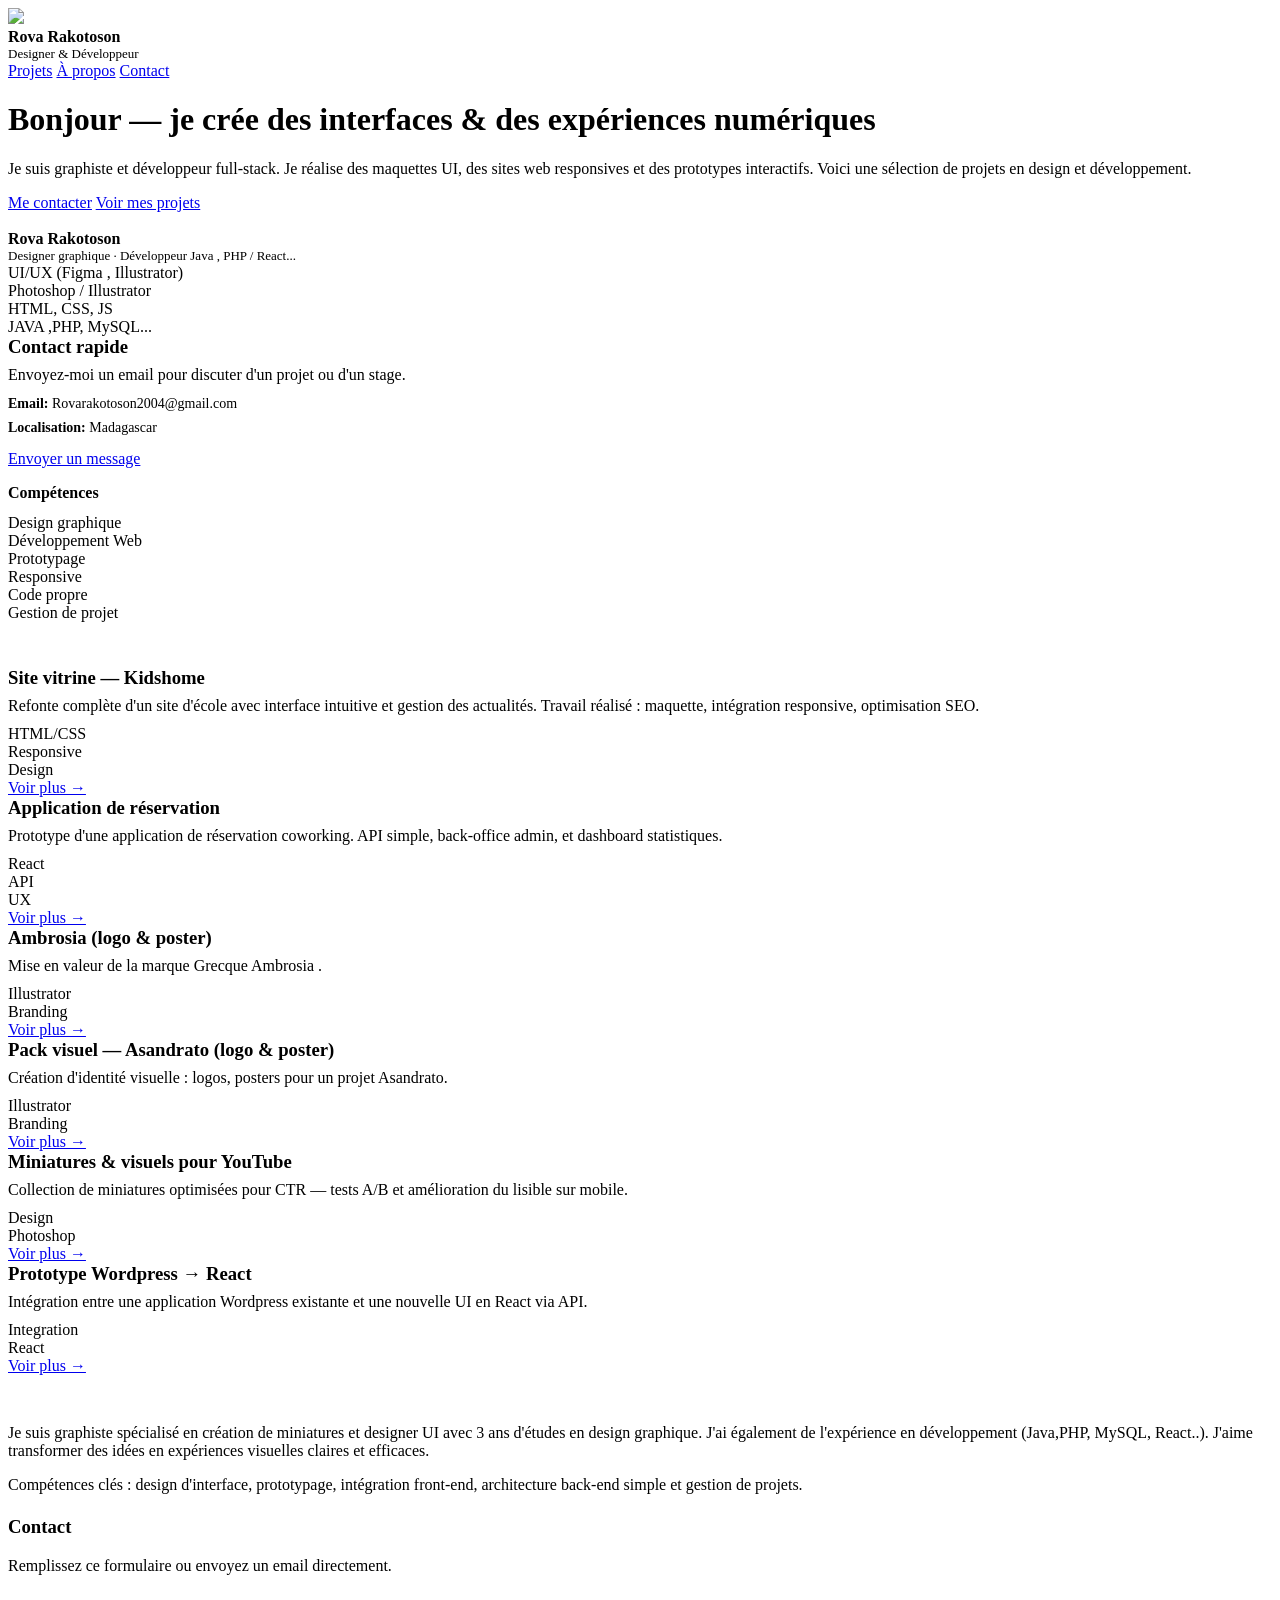
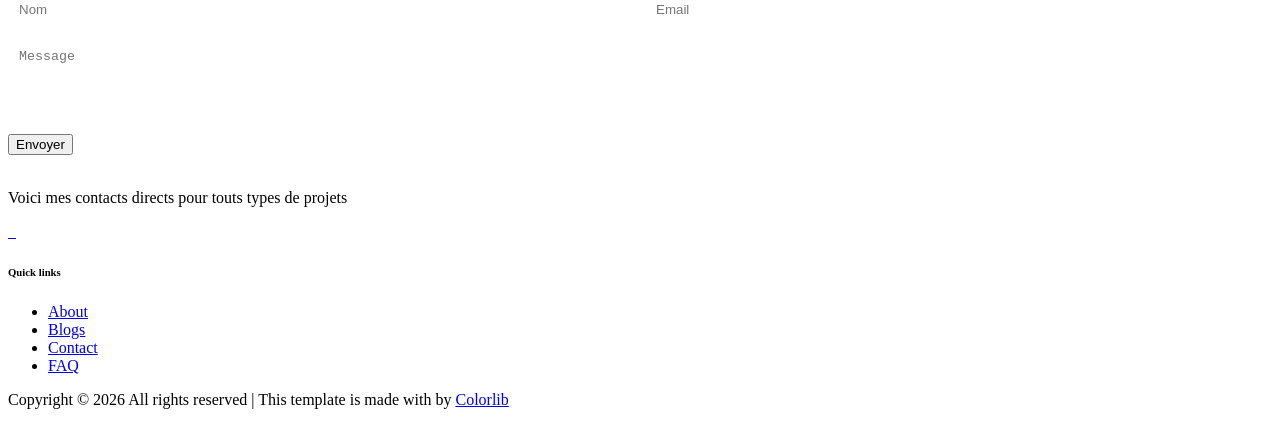
==== index.html @ 7a93e6f6 "add files" ====
<!doctype html>
<html lang="fr">

<head>
    <meta charset="utf-8" />
    <meta name="viewport" content="width=device-width, initial-scale=1" />
    <title>Portfolio — Rova Rakotoson</title>
    <meta name="description"
        content="Portfolio de projets design et développement — maquettes, sites, interfaces, et plus." />
          <!-- Google Font -->
    <link href="https://fonts.googleapis.com/css2?family=Cookie&display=swap" rel="stylesheet">
    <link href="https://fonts.googleapis.com/css2?family=Montserrat:wght@400;500;600;700;800;900&display=swap"
    rel="stylesheet">

    <!-- Css Styles -->
    <link rel="stylesheet" href="assets/css/bootstrap.min.css" type="text/css">
    <link rel="stylesheet" href="assets/css/style.css" type="text/css">
    
</head>

<body>
    <div class="container">
        <header>
            <div class="brand">
                  <div class="offcanvas__logo"> 
                     <img class="navbar-brand" src="assets/img/keyart-logo.png"></img>
                  </div>
                <div>
                    <div style="font-weight:700">Rova Rakotoson</div>
                    <div style="font-size:13px;color:var(--muted)">Designer & Développeur</div>
                </div>
            </div>
            <nav>
                <a href="#projets">Projets</a>
                <a href="#a-propos">À propos</a>
                <a href="#contact">Contact</a>
            </nav>
        </header>

        <div class="hero">
            <div>
                <h1>Bonjour — je crée des interfaces & des expériences numériques</h1>
                <p>Je suis graphiste et développeur full‑stack. Je réalise des maquettes UI, des sites web responsives
                    et des prototypes interactifs. Voici une sélection de projets en design et développement.</p>
                <div class="ctas">
                    <a class="btn" href="mailto:rovarakotoson2004@gmail.com">Me contacter</a>
                    <a class="btn secondary" href="#projets">Voir mes projets</a>
                </div>

                <div class="card" style="margin-top:18px">
                    <div class="profile">
                        <div class="avatar" aria-hidden="true"></div>
                        <div>
                            <div style="font-weight:700">Rova Rakotoson</div>
                            <div style="font-size:13px;color:var(--muted)">Designer graphique · Développeur  Java , PHP / React...
                            </div>
                            <div class="skills">
                                <div class="skill">UI/UX (Figma , Illustrator)</div>
                                <div class="skill">Photoshop / Illustrator</div>
                                <div class="skill">HTML, CSS, JS</div>
                                <div class="skill"> JAVA ,PHP, MySQL...</div>
                            </div>
                        </div>
                    </div>
                </div>
            </div>

            <div>
                <div class="card">
                    <h3 style="margin:0 0 8px 0">Contact rapide</h3>
                    <p style="margin:0 0 12px 0;color:var(--muted)">Envoyez-moi un email pour discuter d'un projet ou
                        d'un stage.</p>
                    <p style="margin:0;font-size:14px"><strong>Email:</strong> <a href="mailto:rov[email protected]"
                            style="color:var(--accent);text-decoration:none">Rovarakotoson2004@gmail.com</a></p>
                    <p style="margin-top:8px;font-size:14px;color:var(--muted)"><strong>Localisation:</strong>
                        Madagascar</p>
                    <div style="margin-top:12px">
                        <a class="btn" href="mailto:rovarakotoson2004@gmail.com">Envoyer un message</a>
                    </div>
                </div>

                <div class="card" style="margin-top:16px">
                    <h4 style="margin:0 0 12px 0">Compétences</h4>
                    <div class="skills">
                        <div class="skill">Design graphique</div>
                        <div class="skill">Développement Web</div>
                        <div class="skill">Prototypage</div>
                        <div class="skill">Responsive</div>
                        <div class="skill">Code propre</div>
                        <div class="skill">Gestion de projet</div>
                    </div>
                </div>
            </div>
        </div>

        <section id="projets" class="projects">
            <h2 style="color:#fff;margin:6px 0 12px 0">Projets récents</h2>
            <div class="grid">
                <article class="card">
                    <div class="project-img"
                        style="background-image:url('assets/img/kidshome.jpg')">
                    </div>
                    <h3 style="margin:0 0 8px 0">Site vitrine — Kidshome</h3>
                    <p style="margin:0 0 10px 0;color:var(--muted)">Refonte complète d'un site d'école avec interface
                        intuitive et gestion des actualités. Travail réalisé : maquette, intégration responsive,
                        optimisation SEO.</p>
                    <div class="project-tags">
                        <div class="tag">HTML/CSS</div>
                        <div class="tag">Responsive</div>
                        <div class="tag">Design</div>
                    </div>
                    <a class="project-link" href="kidshome.html" >Voir plus →</a>
                </article>

                <article class="card">
                    <div class="project-img"
                        style="background-image:url('assets/img/cowork.png')">
                    </div>
                    <h3 style="margin:0 0 8px 0">Application de réservation</h3>
                    <p style="margin:0 0 10px 0;color:var(--muted)">Prototype d'une application de réservation
                        coworking. API simple, back‑office admin, et dashboard statistiques.</p>
                    <div class="project-tags">
                        <div class="tag">React</div>
                        <div class="tag">API</div>
                        <div class="tag">UX</div>
                    </div>
                    <a class="project-link" href="coworking.html">Voir plus →</a>
                </article>

                <article class="card" >
                    <div class="project-img"
                     style="background-image:url('assets/img/vis-ambrosia-01.png')"
                  > 
                    </div>
                    <h3 style="margin:0 0 8px 0">Ambrosia (logo & poster)</h3>
                    <p style="margin:0 0 10px 0;color:var(--muted)">Mise en valeur de la marque Grecque Ambrosia .</p>
                    <div class="project-tags">
                        <div class="tag">Illustrator</div>
                        <div class="tag">Branding</div>
                    </div>
                    <a class="project-link" href="ambrosia.html">Voir plus →</a>
                </article>

                <article class="card">
                    <div class="project-img"
                        style="background-image:url('assets/img/asandrato-vs.png')">
                    </div>
                    <h3 style="margin:0 0 8px 0">Pack visuel — Asandrato (logo & poster)</h3>
                    <p style="margin:0 0 10px 0;color:var(--muted)">Création d'identité visuelle : logos, posters 
                        pour un projet Asandrato.</p>
                    <div class="project-tags">
                        <div class="tag">Illustrator</div>
                        <div class="tag">Branding</div>
                    </div>
                    <a class="project-link" href="asandrato.html">Voir plus →</a>
                </article>

                <article class="card">
                    <div class="project-img"
                        style="background-image:url('assets/img/visuel.png')">
                    </div>
                    <h3 style="margin:0 0 8px 0">Miniatures & visuels pour YouTube</h3>
                    <p style="margin:0 0 10px 0;color:var(--muted)">Collection de miniatures optimisées pour CTR — tests
                        A/B et amélioration du lisible sur mobile.</p>
                    <div class="project-tags">
                        <div class="tag">Design</div>
                        <div class="tag">Photoshop</div>
                    </div>
                    <a class="project-link" href="miniature.html">Voir plus →</a>
                </article>

                <article class="card">
                    <div class="project-img"
                        style="background-image:url('assets/img/ECOM2.jpg')">
                    </div>
                    <h3 style="margin:0 0 8px 0">Prototype Wordpress → React</h3>
                    <p style="margin:0 0 10px 0;color:var(--muted)">Intégration entre une application Wordpress
                        existante  et une nouvelle UI en React via API.</p>
                    <div class="project-tags">
                        <div class="tag">Integration</div>
                        <div class="tag">React</div>
                    </div>
                    <a class="project-link" href="e-commerce.html" >Voir plus →</a>
                </article>

            </div>
        </section>

        <section id="a-propos" class="about">
            <h2 style="color:#fff;margin:6px 0 12px 0">À propos</h2>
            <p>Je suis graphiste spécialisé en création de miniatures et designer UI avec 3 ans d'études en design
                graphique. J'ai également de l'expérience en développement (Java,PHP, MySQL, React..). J'aime transformer des
                idées en expériences visuelles claires et efficaces.</p>
            <p style="margin-top:8px">Compétences clés : design d'interface, prototypage, intégration front‑end,
                architecture back‑end simple et gestion de projets.</p>
        </section>

        <section id="contact" style="margin-top:22px">
            <div class="card">
                <h3>Contact</h3>
                <p style="color:var(--muted)">Remplissez ce formulaire ou envoyez un email directement.</p>
                <form action="mailto:rovarakotoson2004@gmail.com" method="post" enctype="text/plain">
                    <div style="display:grid;grid-template-columns:1fr 1fr;gap:10px">
                        <input placeholder="Nom" name="Nom"
                            style="padding:10px;border-radius:8px;border:1px solid rgba(255,255,255,0.03);background:transparent;color:#fff">
                        <input placeholder="Email" name="Email"
                            style="padding:10px;border-radius:8px;border:1px solid rgba(255,255,255,0.03);background:transparent;color:#fff">
                    </div>
                    <textarea placeholder="Message" name="Message" rows="4"
                        style="width:100%;margin-top:10px;padding:10px;border-radius:8px;border:1px solid rgba(255,255,255,0.03);background:transparent;color:#fff"></textarea>
                    <div style="margin-top:10px"><button class="btn" type="submit">Envoyer</button></div>
                </form>
            </div>
        </section>

       <footer class="footer">
    <div class="container">
        <div class="row">
            <div class="col-lg-4 col-md-6 col-sm-7">
                <div class="footer__about">
                    <div class="footer__logo">
                        <a href="./index.html"><img src="img/logo.png" alt=""></a>
                    </div>
                    <p>Voici mes contacts directs pour touts types de projets        </p>
            
                          <div class="footer__payment">
                       <a href="https://instagram.com/keyartdesign12" target="_blank">
                        <img src="assets/img/icon/instagram.png" class="reseau-img" alt="">
                         </a>

                        <a href="https://facebook.com/rova.rakotoson.98" target="_blank">
                            <img src="assets/img/icon/facebook.png" class="reseau-img" alt="">
                        </a>
                        <a href="https://wa.me/261345567558" target="_blank">
                        <img src="assets/img/icon/whatsapp.png" class="reseau-img"  alt="">
                        </a>

                      
                    </div>
                </div>
            </div>
            <div class="col-lg-2 col-md-3 col-sm-5">
                <div class="footer__widget">
                    <h6>Quick links</h6>
                    <ul>
                        <li><a href="#">About</a></li>
                        <li><a href="#">Blogs</a></li>
                        <li><a href="#">Contact</a></li>
                        <li><a href="#">FAQ</a></li>
                    </ul>
                </div>
            </div>
            <div class="col-lg-2 col-md-3 col-sm-4">
              
            </div>
            <div class="col-lg-4 col-md-8 col-sm-8">
            
            </div>
        </div>
        <div class="row">
            <div class="col-lg-12">
                <!-- Link back to Colorlib can't be removed. Template is licensed under CC BY 3.0. -->
                <div class="footer__copyright__text">
                    <p>Copyright &copy; <script>document.write(new Date().getFullYear());</script> All rights reserved | This template is made with <i class="fa fa-heart" aria-hidden="true"></i> by <a href="https://colorlib.com" target="_blank">Colorlib</a></p>
                </div>
                <!-- Link back to Colorlib can't be removed. Template is licensed under CC BY 3.0. -->
            </div>
        </div>
    </div>
</footer>
    </div>
    <script src="js/jquery-3.3.1.min.js"></script>
<script src="js/bootstrap.min.js"></script>
<script src="js/jquery.magnific-popup.min.js"></script>
<script src="js/jquery-ui.min.js"></script>
<script src="js/mixitup.min.js"></script>
<script src="js/jquery.countdown.min.js"></script>
<script src="js/jquery.slicknav.js"></script>
<script src="js/owl.carousel.min.js"></script>
<script src="js/jquery.nicescroll.min.js"></script>
<script src="js/main.js"></script>
</body>

</html>
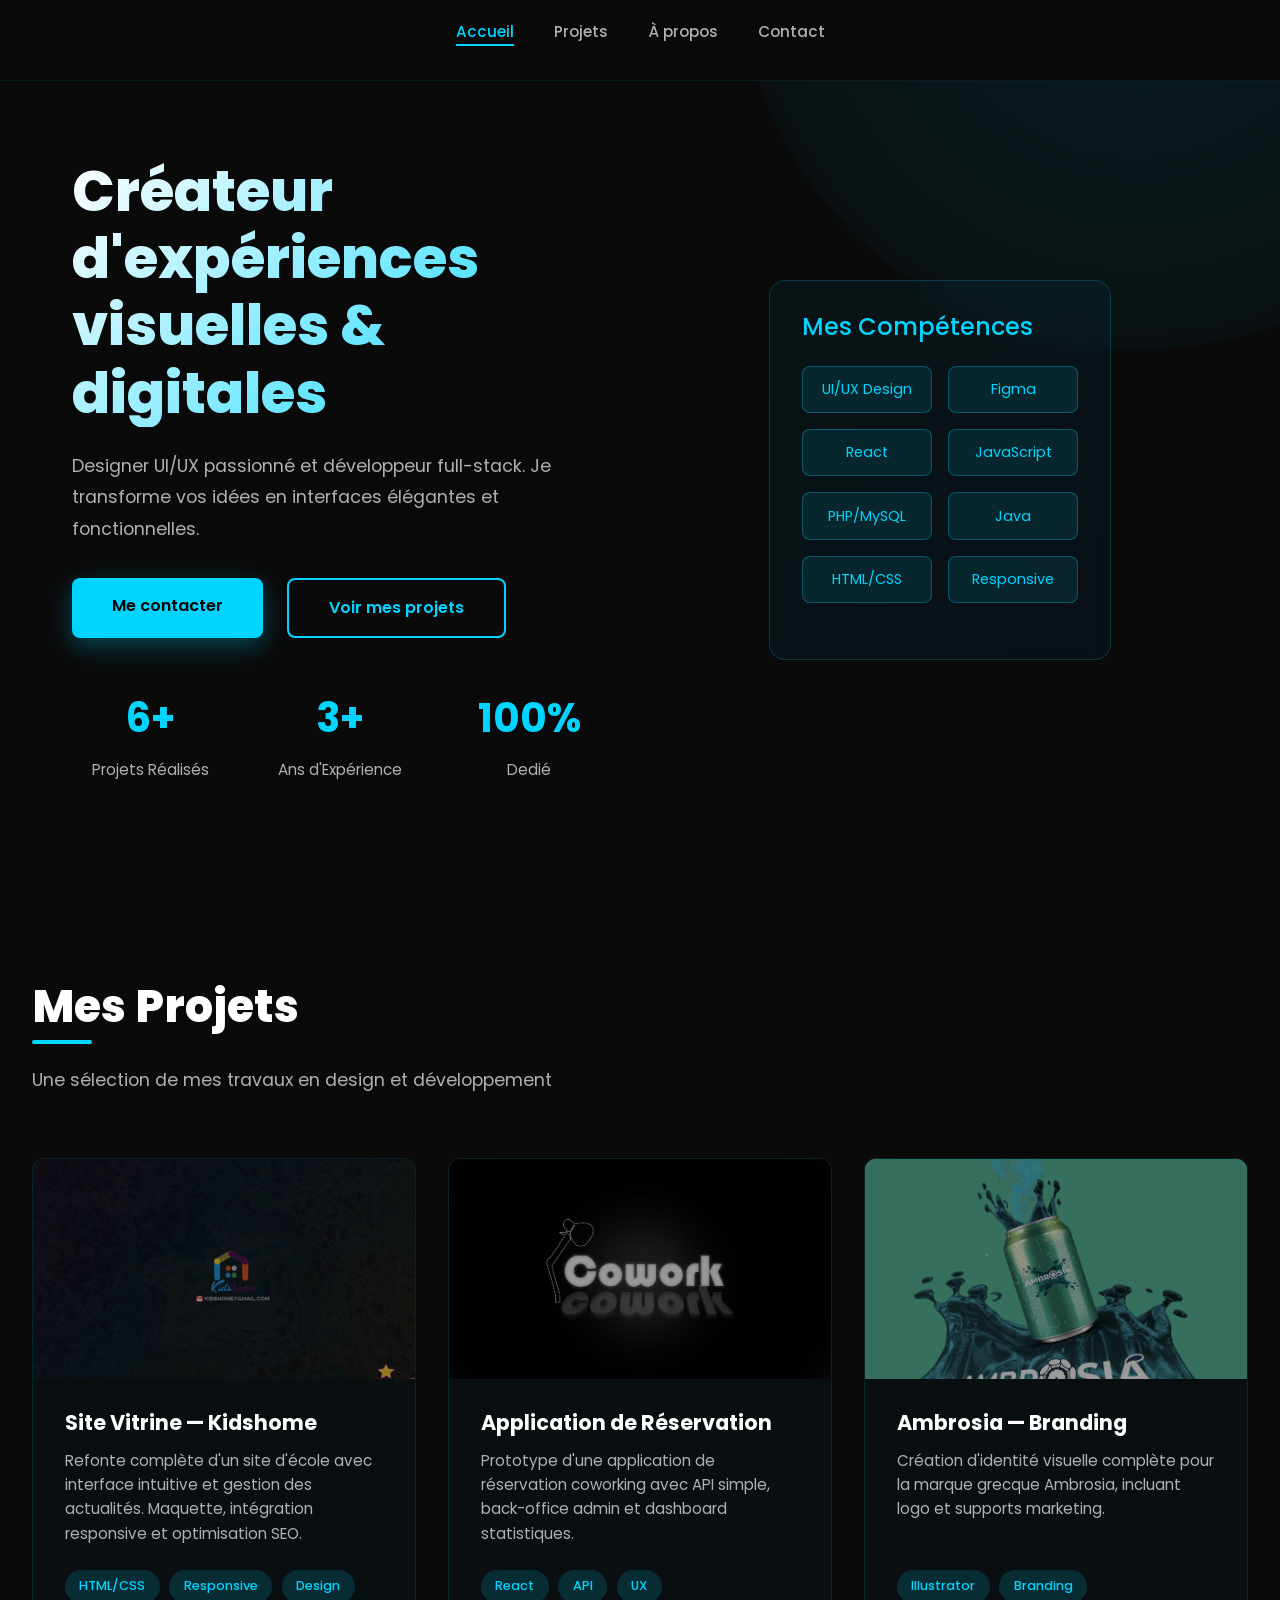
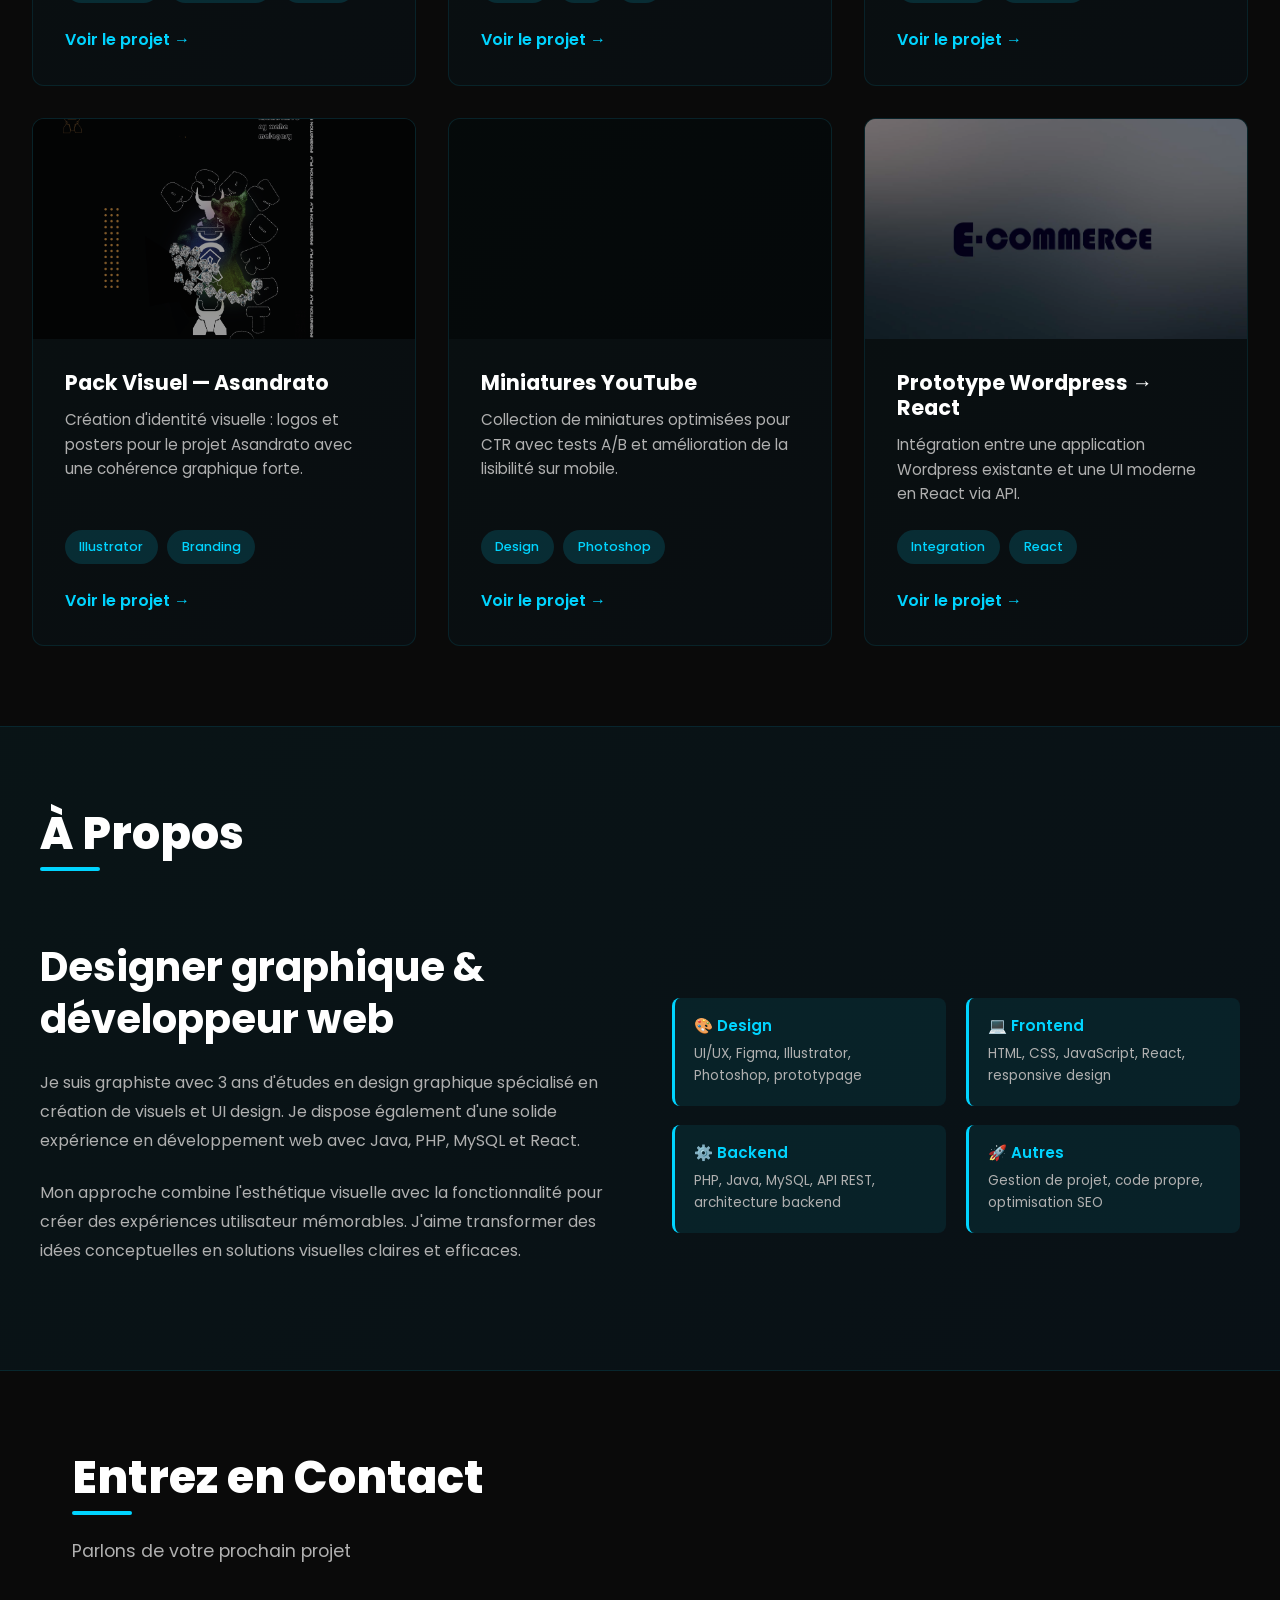
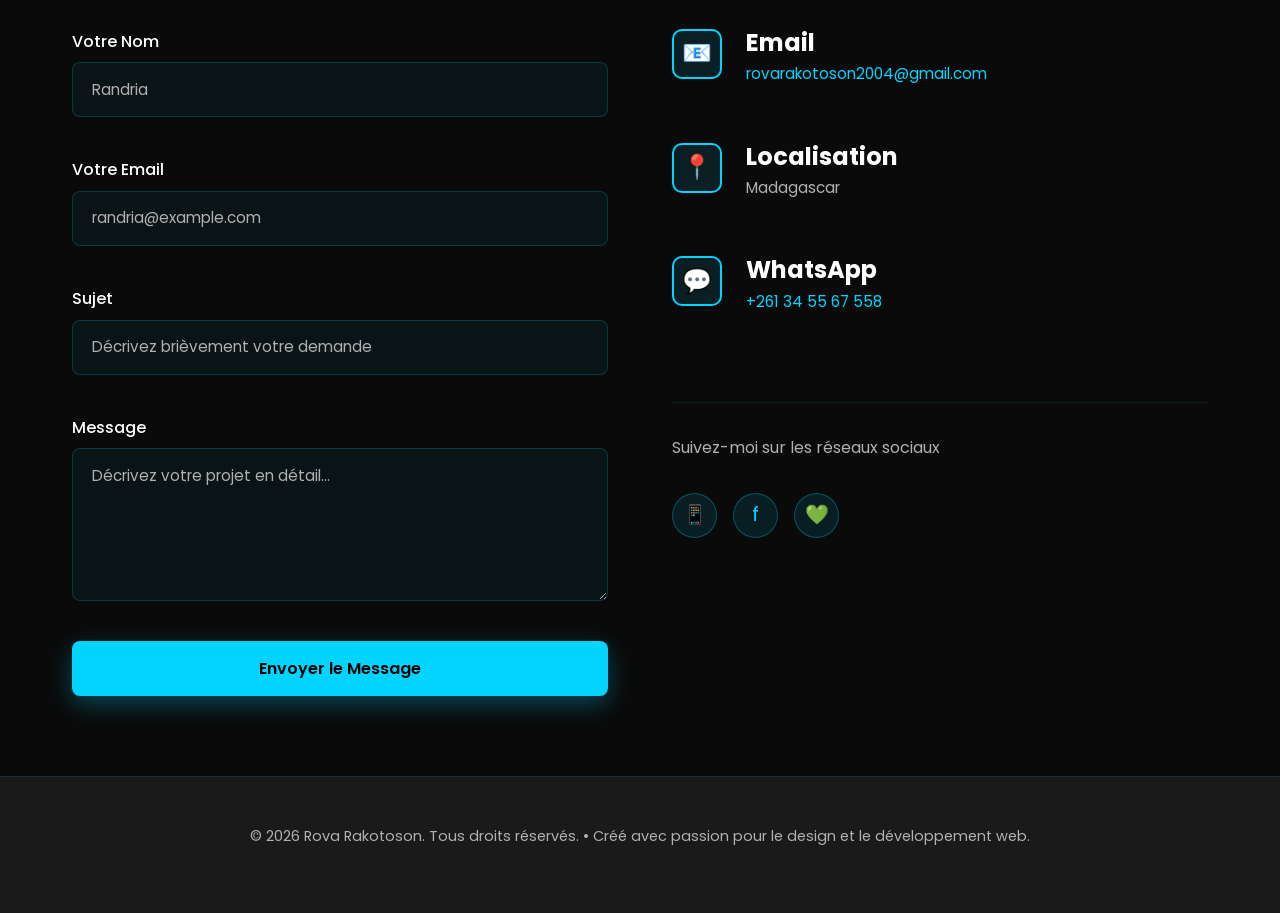
==== commit fe264eaf: "mise a jour" ====
--- a/index.html
+++ b/index.html
@@ -4,281 +4,940 @@
 <head>
     <meta charset="utf-8" />
     <meta name="viewport" content="width=device-width, initial-scale=1" />
-    <title>Portfolio — Rova Rakotoson</title>
+    <title>Rova Rakotoson — Designer & Développeur</title>
     <meta name="description"
-        content="Portfolio de projets design et développement — maquettes, sites, interfaces, et plus." />
-          <!-- Google Font -->
-    <link href="https://fonts.googleapis.com/css2?family=Cookie&display=swap" rel="stylesheet">
-    <link href="https://fonts.googleapis.com/css2?family=Montserrat:wght@400;500;600;700;800;900&display=swap"
-    rel="stylesheet">
+        content="Portfolio professionnel de Rova Rakotoson. Design UI/UX, développement web et création graphique." />
+
+    <!-- Google Fonts -->
+    <link
+        href="https://fonts.googleapis.com/css2?family=Poppins:wght@300;400;500;600;700;800&family=Space+Mono:wght@400;700&display=swap"
+        rel="stylesheet">
 
     <!-- Css Styles -->
     <link rel="stylesheet" href="assets/css/bootstrap.min.css" type="text/css">
-    <link rel="stylesheet" href="assets/css/style.css" type="text/css">
-    
+
+    <style>
+        * {
+            margin: 0;
+            padding: 0;
+            box-sizing: border-box;
+        }
+
+        :root {
+            --primary: #000;
+            --secondary: #1a1a1a;
+            --accent: #00d4ff;
+            --accent-dark: #00a8cc;
+            --text-light: #ffffff;
+            --text-muted: #b0b0b0;
+            --bg-dark: #0a0a0a;
+        }
+
+        html {
+            scroll-behavior: smooth;
+        }
+
+        body {
+            font-family: 'Poppins', sans-serif;
+            background: var(--bg-dark);
+            color: var(--text-light);
+            line-height: 1.6;
+            overflow-x: hidden;
+        }
+
+        /* Navigation */
+        .navbar {
+            position: fixed;
+            top: 0;
+            left: 0;
+            right: 0;
+            background: rgba(10, 10, 10, 0.95);
+            backdrop-filter: blur(10px);
+            padding: 1.2rem 2rem;
+            z-index: 1000;
+            border-bottom: 1px solid rgba(0, 212, 255, 0.1);
+        }
+
+        .nav-container {
+            display: flex;
+            justify-content: space-between;
+            align-items: center;
+            max-width: 1400px;
+            margin: 0 auto;
+        }
+
+        .logo {
+            font-size: 1.4rem;
+            font-weight: 700;
+            background: linear-gradient(135deg, #00d4ff, #0099ff);
+            -webkit-background-clip: text;
+            -webkit-text-fill-color: transparent;
+            background-clip: text;
+        }
+
+        .nav-links {
+            display: flex;
+            gap: 2.5rem;
+            list-style: none;
+        }
+
+        .nav-links a {
+            color: var(--text-muted);
+            text-decoration: none;
+            font-weight: 500;
+            font-size: 0.95rem;
+            transition: color 0.3s ease;
+            position: relative;
+        }
+
+        .nav-links a:hover,
+        .nav-links a.active {
+            color: var(--accent);
+        }
+
+        .nav-links a::after {
+            content: '';
+            position: absolute;
+            bottom: -4px;
+            left: 0;
+            width: 0;
+            height: 2px;
+            background: var(--accent);
+            transition: width 0.3s ease;
+        }
+
+        .nav-links a:hover::after,
+        .nav-links a.active::after {
+            width: 100%;
+        }
+
+        /* Hero Section */
+        .hero-section {
+            padding-top: 120px;
+            padding-bottom: 80px;
+            min-height: 100vh;
+            display: flex;
+            align-items: center;
+            position: relative;
+            overflow: hidden;
+        }
+
+        .hero-section::before {
+            content: '';
+            position: absolute;
+            top: -50%;
+            right: -20%;
+            width: 800px;
+            height: 800px;
+            background: radial-gradient(circle, rgba(0, 212, 255, 0.1), transparent);
+            border-radius: 50%;
+        }
+
+        .hero-content {
+            max-width: 1200px;
+            margin: 0 auto;
+            padding: 0 2rem;
+            width: 100%;
+            position: relative;
+            z-index: 1;
+            display: grid;
+            grid-template-columns: 1fr 1fr;
+            gap: 4rem;
+            align-items: center;
+        }
+
+        .hero-text h1 {
+            font-size: 3.5rem;
+            font-weight: 800;
+            line-height: 1.2;
+            margin-bottom: 1.5rem;
+            background: linear-gradient(135deg, #ffffff, #00d4ff);
+            -webkit-background-clip: text;
+            -webkit-text-fill-color: transparent;
+            background-clip: text;
+        }
+
+        .hero-text p {
+            font-size: 1.1rem;
+            color: var(--text-muted);
+            margin-bottom: 2rem;
+            line-height: 1.8;
+        }
+
+        .cta-buttons {
+            display: flex;
+            gap: 1.5rem;
+            margin-bottom: 3rem;
+        }
+
+        .btn-primary,
+        .btn-secondary {
+            padding: 0.95rem 2.5rem;
+            border: none;
+            border-radius: 8px;
+            font-weight: 600;
+            cursor: pointer;
+            transition: all 0.3s ease;
+            text-decoration: none;
+            display: inline-block;
+            font-size: 1rem;
+        }
+
+        .btn-primary {
+            background: var(--accent);
+            color: var(--primary);
+            box-shadow: 0 8px 24px rgba(0, 212, 255, 0.3);
+        }
+
+        .btn-primary:hover {
+            background: var(--accent-dark);
+            box-shadow: 0 12px 32px rgba(0, 212, 255, 0.4);
+            transform: translateY(-2px);
+        }
+
+        .btn-secondary {
+            background: transparent;
+            color: var(--accent);
+            border: 2px solid var(--accent);
+        }
+
+        .btn-secondary:hover {
+            background: rgba(0, 212, 255, 0.1);
+            transform: translateY(-2px);
+        }
+
+        .stats {
+            display: grid;
+            grid-template-columns: repeat(3, 1fr);
+            gap: 2rem;
+            margin-top: 3rem;
+        }
+
+        .stat-item {
+            text-align: center;
+        }
+
+        .stat-number {
+            font-size: 2.5rem;
+            font-weight: 700;
+            color: var(--accent);
+            margin-bottom: 0.5rem;
+        }
+
+        .stat-label {
+            color: var(--text-muted);
+            font-size: 0.95rem;
+        }
+
+        .hero-visual {
+            position: relative;
+            height: 500px;
+            display: flex;
+            align-items: center;
+            justify-content: center;
+        }
+
+        .floating-card {
+            background: linear-gradient(135deg, rgba(0, 212, 255, 0.05), rgba(0, 150, 255, 0.05));
+            border: 1px solid rgba(0, 212, 255, 0.2);
+            border-radius: 16px;
+            padding: 2rem;
+            max-width: 100%;
+            animation: float 3s ease-in-out infinite;
+            backdrop-filter: blur(10px);
+        }
+
+        @keyframes float {
+
+            0%,
+            100% {
+                transform: translateY(0px);
+            }
+
+            50% {
+                transform: translateY(-20px);
+            }
+        }
+
+        .skills-grid {
+            display: grid;
+            grid-template-columns: 1fr 1fr;
+            gap: 1rem;
+            margin-bottom: 1.5rem;
+        }
+
+        .skill-badge {
+            background: rgba(0, 212, 255, 0.1);
+            border: 1px solid rgba(0, 212, 255, 0.3);
+            padding: 0.7rem 1.2rem;
+            border-radius: 8px;
+            font-size: 0.9rem;
+            color: var(--accent);
+            text-align: center;
+        }
+
+        /* Projects Section */
+        .projects-section {
+            padding: 80px 2rem;
+            max-width: 1400px;
+            margin: 0 auto;
+        }
+
+        .section-title {
+            font-size: 2.8rem;
+            font-weight: 800;
+            margin-bottom: 1rem;
+            position: relative;
+            display: inline-block;
+        }
+
+        .section-title::after {
+            content: '';
+            position: absolute;
+            bottom: -10px;
+            left: 0;
+            width: 60px;
+            height: 4px;
+            background: var(--accent);
+            border-radius: 2px;
+        }
+
+        .section-subtitle {
+            color: var(--text-muted);
+            font-size: 1.1rem;
+            margin-bottom: 3rem;
+            margin-top: 1rem;
+        }
+
+        .projects-grid {
+            display: grid;
+            grid-template-columns: repeat(auto-fit, minmax(350px, 1fr));
+            gap: 2rem;
+            margin-top: 4rem;
+        }
+
+        .project-card {
+            background: linear-gradient(135deg, rgba(0, 212, 255, 0.03), rgba(0, 150, 255, 0.03));
+            border: 1px solid rgba(0, 212, 255, 0.1);
+            border-radius: 12px;
+            overflow: hidden;
+            transition: all 0.3s ease;
+            cursor: pointer;
+            display: flex;
+            flex-direction: column;
+        }
+
+        .project-card:hover {
+            border-color: rgba(0, 212, 255, 0.4);
+            box-shadow: 0 20px 60px rgba(0, 212, 255, 0.1);
+            transform: translateY(-8px);
+        }
+
+        .project-image {
+            width: 100%;
+            height: 220px;
+            background: linear-gradient(135deg, #1a1a1a, #0a0a0a);
+            background-size: cover;
+            background-position: center;
+            position: relative;
+            overflow: hidden;
+        }
+
+        .project-image::after {
+            content: '';
+            position: absolute;
+            top: 0;
+            left: 0;
+            right: 0;
+            bottom: 0;
+            background: rgba(0, 0, 0, 0.4);
+            transition: background 0.3s ease;
+        }
+
+        .project-card:hover .project-image::after {
+            background: rgba(0, 212, 255, 0.1);
+        }
+
+        .project-content {
+            padding: 2rem;
+            flex-grow: 1;
+            display: flex;
+            flex-direction: column;
+        }
+
+        .project-card h3 {
+            font-size: 1.3rem;
+            font-weight: 700;
+            margin-bottom: 0.8rem;
+        }
+
+        .project-card p {
+            color: var(--text-muted);
+            font-size: 0.95rem;
+            margin-bottom: 1.5rem;
+            flex-grow: 1;
+        }
+
+        .project-tags {
+            display: flex;
+            flex-wrap: wrap;
+            gap: 0.6rem;
+            margin-bottom: 1.5rem;
+        }
+
+        .tag {
+            background: rgba(0, 212, 255, 0.15);
+            color: var(--accent);
+            padding: 0.4rem 0.9rem;
+            border-radius: 20px;
+            font-size: 0.8rem;
+            font-weight: 500;
+        }
+
+        .project-link {
+            color: var(--accent);
+            text-decoration: none;
+            font-weight: 600;
+            transition: all 0.3s ease;
+            display: inline-flex;
+            align-items: center;
+            gap: 0.5rem;
+        }
+
+        .project-link:hover {
+            gap: 1rem;
+        }
+
+        /* About Section */
+        .about-section {
+            padding: 80px 2rem;
+            background: linear-gradient(135deg, rgba(0, 212, 255, 0.05), rgba(0, 150, 255, 0.05));
+            border-top: 1px solid rgba(0, 212, 255, 0.1);
+            border-bottom: 1px solid rgba(0, 212, 255, 0.1);
+        }
+
+        .about-container {
+            max-width: 1200px;
+            margin: 0 auto;
+        }
+
+        .about-grid {
+            display: grid;
+            grid-template-columns: 1fr 1fr;
+            gap: 4rem;
+            align-items: center;
+            margin-top: 4rem;
+        }
+
+        .about-text h2 {
+            font-size: 2.5rem;
+            font-weight: 700;
+            margin-bottom: 1.5rem;
+            line-height: 1.3;
+        }
+
+        .about-text p {
+            color: var(--text-muted);
+            margin-bottom: 1.5rem;
+            line-height: 1.8;
+            font-size: 1rem;
+        }
+
+        .skills-list {
+            display: grid;
+            grid-template-columns: 1fr 1fr;
+            gap: 1.2rem;
+        }
+
+        .skill-item {
+            background: rgba(0, 212, 255, 0.08);
+            border-left: 3px solid var(--accent);
+            padding: 1.2rem;
+            border-radius: 8px;
+            transition: all 0.3s ease;
+        }
+
+        .skill-item:hover {
+            background: rgba(0, 212, 255, 0.15);
+            transform: translateX(8px);
+        }
+
+        .skill-item h4 {
+            color: var(--accent);
+            font-size: 0.95rem;
+            font-weight: 600;
+            margin-bottom: 0.5rem;
+        }
+
+        .skill-item p {
+            color: var(--text-muted);
+            font-size: 0.85rem;
+            margin: 0;
+        }
+
+        /* Contact Section */
+        .contact-section {
+            padding: 80px 2rem;
+            max-width: 1200px;
+            margin: 0 auto;
+        }
+
+        .contact-grid {
+            display: grid;
+            grid-template-columns: 1fr 1fr;
+            gap: 4rem;
+            margin-top: 4rem;
+            align-items: start;
+        }
+
+        .contact-form {
+            display: flex;
+            flex-direction: column;
+            gap: 1.5rem;
+        }
+
+        .form-group {
+            display: flex;
+            flex-direction: column;
+        }
+
+        .form-group label {
+            margin-bottom: 0.5rem;
+            font-weight: 500;
+            color: var(--text-light);
+        }
+
+        .form-group input,
+        .form-group textarea {
+            background: rgba(0, 212, 255, 0.05);
+            border: 1px solid rgba(0, 212, 255, 0.2);
+            color: var(--text-light);
+            padding: 0.9rem 1.2rem;
+            border-radius: 8px;
+            font-family: 'Poppins', sans-serif;
+            font-size: 0.95rem;
+            transition: all 0.3s ease;
+        }
+
+        .form-group input:focus,
+        .form-group textarea:focus {
+            outline: none;
+            background: rgba(0, 212, 255, 0.1);
+            border-color: var(--accent);
+            box-shadow: 0 0 20px rgba(0, 212, 255, 0.2);
+        }
+
+        .form-group input::placeholder,
+        .form-group textarea::placeholder {
+            color: var(--text-muted);
+        }
+
+        .contact-info {
+            display: flex;
+            flex-direction: column;
+            gap: 2.5rem;
+        }
+
+        .contact-item {
+            display: flex;
+            gap: 1.5rem;
+        }
+
+        .contact-icon {
+            width: 50px;
+            height: 50px;
+            background: rgba(0, 212, 255, 0.1);
+            border: 2px solid var(--accent);
+            border-radius: 10px;
+            display: flex;
+            align-items: center;
+            justify-content: center;
+            font-size: 1.5rem;
+            color: var(--accent);
+            flex-shrink: 0;
+        }
+
+        .contact-details h4 {
+            font-weight: 700;
+            margin-bottom: 0.3rem;
+        }
+
+        .contact-details p {
+            color: var(--text-muted);
+            font-size: 0.95rem;
+        }
+
+        .social-links {
+            display: flex;
+            gap: 1rem;
+            margin-top: 2rem;
+        }
+
+        .social-link {
+            width: 45px;
+            height: 45px;
+            background: rgba(0, 212, 255, 0.1);
+            border: 1px solid rgba(0, 212, 255, 0.3);
+            border-radius: 50%;
+            display: flex;
+            align-items: center;
+            justify-content: center;
+            color: var(--accent);
+            text-decoration: none;
+            transition: all 0.3s ease;
+            font-size: 1.2rem;
+        }
+
+        .social-link:hover {
+            background: var(--accent);
+            color: var(--primary);
+            box-shadow: 0 8px 20px rgba(0, 212, 255, 0.3);
+        }
+
+        /* Footer */
+        footer {
+            background: var(--secondary);
+            padding: 3rem 2rem;
+            border-top: 1px solid rgba(0, 212, 255, 0.1);
+            text-align: center;
+            color: var(--text-muted);
+            font-size: 0.9rem;
+        }
+
+        /* Responsive */
+        @media (max-width: 768px) {
+            .nav-links {
+                gap: 1.5rem;
+                font-size: 0.85rem;
+            }
+
+            .hero-content {
+                grid-template-columns: 1fr;
+                gap: 2rem;
+            }
+
+            .hero-text h1 {
+                font-size: 2.5rem;
+            }
+
+            .hero-visual {
+                height: 350px;
+            }
+
+            .cta-buttons {
+                flex-direction: column;
+            }
+
+            .about-grid,
+            .contact-grid {
+                grid-template-columns: 1fr;
+            }
+
+            .projects-grid {
+                grid-template-columns: 1fr;
+            }
+
+            .stats {
+                grid-template-columns: 1fr;
+            }
+
+            .section-title {
+                font-size: 2rem;
+            }
+        }
+    </style>
 </head>
 
 <body>
-    <div class="container">
-        <header>
-            <div class="brand">
-                  <div class="offcanvas__logo"> 
-                     <img class="navbar-brand" src="assets/img/keyart-logo.png"></img>
-                  </div>
-                <div>
-                    <div style="font-weight:700">Rova Rakotoson</div>
-                    <div style="font-size:13px;color:var(--muted)">Designer & Développeur</div>
+    <!-- Navigation -->
+    <nav class="navbar">
+        <div class="nav-container">
+          
+            <ul class="nav-links">
+                <li><a href="#accueil" class="active">Accueil</a></li>
+                <li><a href="#projets">Projets</a></li>
+                <li><a href="#a-propos">À propos</a></li>
+                <li><a href="#contact">Contact</a></li>
+            </ul>
+        </div>
+    </nav>
+
+    <!-- Hero Section -->
+    <section class="hero-section" id="accueil">
+        <div class="hero-content">
+            <div class="hero-text">
+                <h1>Créateur d'expériences visuelles & digitales</h1>
+                <p>Designer UI/UX passionné et développeur full-stack. Je transforme vos idées en interfaces élégantes
+                    et fonctionnelles.</p>
+
+                <div class="cta-buttons">
+                    <a href="mailto:rovarakotoson2004@gmail.com" class="btn-primary">Me contacter</a>
+                    <a href="#projets" class="btn-secondary">Voir mes projets</a>
+                </div>
+
+                <div class="stats">
+                    <div class="stat-item">
+                        <div class="stat-number">6+</div>
+                        <div class="stat-label">Projets Réalisés</div>
+                    </div>
+                    <div class="stat-item">
+                        <div class="stat-number">3+</div>
+                        <div class="stat-label">Ans d'Expérience</div>
+                    </div>
+                    <div class="stat-item">
+                        <div class="stat-number">100%</div>
+                        <div class="stat-label">Dedié</div>
+                    </div>
                 </div>
             </div>
-            <nav>
-                <a href="#projets">Projets</a>
-                <a href="#a-propos">À propos</a>
-                <a href="#contact">Contact</a>
-            </nav>
-        </header>
-
-        <div class="hero">
-            <div>
-                <h1>Bonjour — je crée des interfaces & des expériences numériques</h1>
-                <p>Je suis graphiste et développeur full‑stack. Je réalise des maquettes UI, des sites web responsives
-                    et des prototypes interactifs. Voici une sélection de projets en design et développement.</p>
-                <div class="ctas">
-                    <a class="btn" href="mailto:rovarakotoson2004@gmail.com">Me contacter</a>
-                    <a class="btn secondary" href="#projets">Voir mes projets</a>
-                </div>
-
-                <div class="card" style="margin-top:18px">
-                    <div class="profile">
-                        <div class="avatar" aria-hidden="true"></div>
-                        <div>
-                            <div style="font-weight:700">Rova Rakotoson</div>
-                            <div style="font-size:13px;color:var(--muted)">Designer graphique · Développeur  Java , PHP / React...
-                            </div>
-                            <div class="skills">
-                                <div class="skill">UI/UX (Figma , Illustrator)</div>
-                                <div class="skill">Photoshop / Illustrator</div>
-                                <div class="skill">HTML, CSS, JS</div>
-                                <div class="skill"> JAVA ,PHP, MySQL...</div>
-                            </div>
-                        </div>
-                    </div>
-                </div>
-            </div>
-
-            <div>
-                <div class="card">
-                    <h3 style="margin:0 0 8px 0">Contact rapide</h3>
-                    <p style="margin:0 0 12px 0;color:var(--muted)">Envoyez-moi un email pour discuter d'un projet ou
-                        d'un stage.</p>
-                    <p style="margin:0;font-size:14px"><strong>Email:</strong> <a href="mailto:rov[email protected]"
-                            style="color:var(--accent);text-decoration:none">Rovarakotoson2004@gmail.com</a></p>
-                    <p style="margin-top:8px;font-size:14px;color:var(--muted)"><strong>Localisation:</strong>
-                        Madagascar</p>
-                    <div style="margin-top:12px">
-                        <a class="btn" href="mailto:rovarakotoson2004@gmail.com">Envoyer un message</a>
-                    </div>
-                </div>
-
-                <div class="card" style="margin-top:16px">
-                    <h4 style="margin:0 0 12px 0">Compétences</h4>
-                    <div class="skills">
-                        <div class="skill">Design graphique</div>
-                        <div class="skill">Développement Web</div>
-                        <div class="skill">Prototypage</div>
-                        <div class="skill">Responsive</div>
-                        <div class="skill">Code propre</div>
-                        <div class="skill">Gestion de projet</div>
+
+            <div class="hero-visual">
+                <div class="floating-card">
+                    <h4 style="color: var(--accent); margin-bottom: 1.5rem;">Mes Compétences</h4>
+                    <div class="skills-grid">
+                        <div class="skill-badge">UI/UX Design</div>
+                        <div class="skill-badge">Figma</div>
+                        <div class="skill-badge">React</div>
+                        <div class="skill-badge">JavaScript</div>
+                        <div class="skill-badge">PHP/MySQL</div>
+                        <div class="skill-badge">Java</div>
+                        <div class="skill-badge">HTML/CSS</div>
+                        <div class="skill-badge">Responsive</div>
                     </div>
                 </div>
             </div>
         </div>
-
-        <section id="projets" class="projects">
-            <h2 style="color:#fff;margin:6px 0 12px 0">Projets récents</h2>
-            <div class="grid">
-                <article class="card">
-                    <div class="project-img"
-                        style="background-image:url('assets/img/kidshome.jpg')">
-                    </div>
-                    <h3 style="margin:0 0 8px 0">Site vitrine — Kidshome</h3>
-                    <p style="margin:0 0 10px 0;color:var(--muted)">Refonte complète d'un site d'école avec interface
-                        intuitive et gestion des actualités. Travail réalisé : maquette, intégration responsive,
-                        optimisation SEO.</p>
+    </section>
+
+    <!-- Projects Section -->
+    <section class="projects-section" id="projets">
+        <h2 class="section-title">Mes Projets</h2>
+        <p class="section-subtitle">Une sélection de mes travaux en design et développement</p>
+
+        <div class="projects-grid">
+            <article class="project-card">
+                <div class="project-image" style="background-image: url('assets/img/kidshome.jpg')"></div>
+                <div class="project-content">
+                    <h3>Site Vitrine — Kidshome</h3>
+                    <p>Refonte complète d'un site d'école avec interface intuitive et gestion des actualités. Maquette,
+                        intégration responsive et optimisation SEO.</p>
                     <div class="project-tags">
                         <div class="tag">HTML/CSS</div>
                         <div class="tag">Responsive</div>
                         <div class="tag">Design</div>
                     </div>
-                    <a class="project-link" href="kidshome.html" >Voir plus →</a>
-                </article>
-
-                <article class="card">
-                    <div class="project-img"
-                        style="background-image:url('assets/img/cowork.png')">
-                    </div>
-                    <h3 style="margin:0 0 8px 0">Application de réservation</h3>
-                    <p style="margin:0 0 10px 0;color:var(--muted)">Prototype d'une application de réservation
-                        coworking. API simple, back‑office admin, et dashboard statistiques.</p>
+                    <a href="kidshome.html" class="project-link">Voir le projet →</a>
+                </div>
+            </article>
+
+            <article class="project-card">
+                <div class="project-image" style="background-image: url('assets/img/cowork.png')"></div>
+                <div class="project-content">
+                    <h3>Application de Réservation</h3>
+                    <p>Prototype d'une application de réservation coworking avec API simple, back-office admin et
+                        dashboard statistiques.</p>
                     <div class="project-tags">
                         <div class="tag">React</div>
                         <div class="tag">API</div>
                         <div class="tag">UX</div>
                     </div>
-                    <a class="project-link" href="coworking.html">Voir plus →</a>
-                </article>
-
-                <article class="card" >
-                    <div class="project-img"
-                     style="background-image:url('assets/img/vis-ambrosia-01.png')"
-                  > 
-                    </div>
-                    <h3 style="margin:0 0 8px 0">Ambrosia (logo & poster)</h3>
-                    <p style="margin:0 0 10px 0;color:var(--muted)">Mise en valeur de la marque Grecque Ambrosia .</p>
+                    <a href="coworking.html" class="project-link">Voir le projet →</a>
+                </div>
+            </article>
+
+            <article class="project-card">
+                <div class="project-image" style="background-image: url('assets/img/vis-ambrosia-01.png')"></div>
+                <div class="project-content">
+                    <h3>Ambrosia — Branding</h3>
+                    <p>Création d'identité visuelle complète pour la marque grecque Ambrosia, incluant logo et supports
+                        marketing.</p>
                     <div class="project-tags">
                         <div class="tag">Illustrator</div>
                         <div class="tag">Branding</div>
                     </div>
-                    <a class="project-link" href="ambrosia.html">Voir plus →</a>
-                </article>
-
-                <article class="card">
-                    <div class="project-img"
-                        style="background-image:url('assets/img/asandrato-vs.png')">
-                    </div>
-                    <h3 style="margin:0 0 8px 0">Pack visuel — Asandrato (logo & poster)</h3>
-                    <p style="margin:0 0 10px 0;color:var(--muted)">Création d'identité visuelle : logos, posters 
-                        pour un projet Asandrato.</p>
+                    <a href="ambrosia.html" class="project-link">Voir le projet →</a>
+                </div>
+            </article>
+
+            <article class="project-card">
+                <div class="project-image" style="background-image: url('assets/img/asandrato-vs.png')"></div>
+                <div class="project-content">
+                    <h3>Pack Visuel — Asandrato</h3>
+                    <p>Création d'identité visuelle : logos et posters pour le projet Asandrato avec une cohérence
+                        graphique forte.</p>
                     <div class="project-tags">
                         <div class="tag">Illustrator</div>
                         <div class="tag">Branding</div>
                     </div>
-                    <a class="project-link" href="asandrato.html">Voir plus →</a>
-                </article>
-
-                <article class="card">
-                    <div class="project-img"
-                        style="background-image:url('assets/img/visuel.png')">
-                    </div>
-                    <h3 style="margin:0 0 8px 0">Miniatures & visuels pour YouTube</h3>
-                    <p style="margin:0 0 10px 0;color:var(--muted)">Collection de miniatures optimisées pour CTR — tests
-                        A/B et amélioration du lisible sur mobile.</p>
+                    <a href="asandrato.html" class="project-link">Voir le projet →</a>
+                </div>
+            </article>
+
+            <article class="project-card">
+                <div class="project-image" style="background-image: url('assets/img/visuel.png')"></div>
+                <div class="project-content">
+                    <h3>Miniatures YouTube</h3>
+                    <p>Collection de miniatures optimisées pour CTR avec tests A/B et amélioration de la lisibilité sur
+                        mobile.</p>
                     <div class="project-tags">
                         <div class="tag">Design</div>
                         <div class="tag">Photoshop</div>
                     </div>
-                    <a class="project-link" href="miniature.html">Voir plus →</a>
-                </article>
-
-                <article class="card">
-                    <div class="project-img"
-                        style="background-image:url('assets/img/ECOM2.jpg')">
-                    </div>
-                    <h3 style="margin:0 0 8px 0">Prototype Wordpress → React</h3>
-                    <p style="margin:0 0 10px 0;color:var(--muted)">Intégration entre une application Wordpress
-                        existante  et une nouvelle UI en React via API.</p>
+                    <a href="miniature.html" class="project-link">Voir le projet →</a>
+                </div>
+            </article>
+
+            <article class="project-card">
+                <div class="project-image" style="background-image: url('assets/img/ECOM2.jpg')"></div>
+                <div class="project-content">
+                    <h3>Prototype Wordpress → React</h3>
+                    <p>Intégration entre une application Wordpress existante et une UI moderne en React via API.</p>
                     <div class="project-tags">
                         <div class="tag">Integration</div>
                         <div class="tag">React</div>
                     </div>
-                    <a class="project-link" href="e-commerce.html" >Voir plus →</a>
-                </article>
-
-            </div>
-        </section>
-
-        <section id="a-propos" class="about">
-            <h2 style="color:#fff;margin:6px 0 12px 0">À propos</h2>
-            <p>Je suis graphiste spécialisé en création de miniatures et designer UI avec 3 ans d'études en design
-                graphique. J'ai également de l'expérience en développement (Java,PHP, MySQL, React..). J'aime transformer des
-                idées en expériences visuelles claires et efficaces.</p>
-            <p style="margin-top:8px">Compétences clés : design d'interface, prototypage, intégration front‑end,
-                architecture back‑end simple et gestion de projets.</p>
-        </section>
-
-        <section id="contact" style="margin-top:22px">
-            <div class="card">
-                <h3>Contact</h3>
-                <p style="color:var(--muted)">Remplissez ce formulaire ou envoyez un email directement.</p>
-                <form action="mailto:rovarakotoson2004@gmail.com" method="post" enctype="text/plain">
-                    <div style="display:grid;grid-template-columns:1fr 1fr;gap:10px">
-                        <input placeholder="Nom" name="Nom"
-                            style="padding:10px;border-radius:8px;border:1px solid rgba(255,255,255,0.03);background:transparent;color:#fff">
-                        <input placeholder="Email" name="Email"
-                            style="padding:10px;border-radius:8px;border:1px solid rgba(255,255,255,0.03);background:transparent;color:#fff">
-                    </div>
-                    <textarea placeholder="Message" name="Message" rows="4"
-                        style="width:100%;margin-top:10px;padding:10px;border-radius:8px;border:1px solid rgba(255,255,255,0.03);background:transparent;color:#fff"></textarea>
-                    <div style="margin-top:10px"><button class="btn" type="submit">Envoyer</button></div>
-                </form>
-            </div>
-        </section>
-
-       <footer class="footer">
-    <div class="container">
-        <div class="row">
-            <div class="col-lg-4 col-md-6 col-sm-7">
-                <div class="footer__about">
-                    <div class="footer__logo">
-                        <a href="./index.html"><img src="img/logo.png" alt=""></a>
-                    </div>
-                    <p>Voici mes contacts directs pour touts types de projets        </p>
-            
-                          <div class="footer__payment">
-                       <a href="https://instagram.com/keyartdesign12" target="_blank">
-                        <img src="assets/img/icon/instagram.png" class="reseau-img" alt="">
-                         </a>
-
-                        <a href="https://facebook.com/rova.rakotoson.98" target="_blank">
-                            <img src="assets/img/icon/facebook.png" class="reseau-img" alt="">
-                        </a>
-                        <a href="https://wa.me/261345567558" target="_blank">
-                        <img src="assets/img/icon/whatsapp.png" class="reseau-img"  alt="">
-                        </a>
-
-                      
-                    </div>
-                </div>
-            </div>
-            <div class="col-lg-2 col-md-3 col-sm-5">
-                <div class="footer__widget">
-                    <h6>Quick links</h6>
-                    <ul>
-                        <li><a href="#">About</a></li>
-                        <li><a href="#">Blogs</a></li>
-                        <li><a href="#">Contact</a></li>
-                        <li><a href="#">FAQ</a></li>
-                    </ul>
-                </div>
-            </div>
-            <div class="col-lg-2 col-md-3 col-sm-4">
-              
-            </div>
-            <div class="col-lg-4 col-md-8 col-sm-8">
-            
+                    <a href="e-commerce.html" class="project-link">Voir le projet →</a>
+                </div>
+            </article>
+        </div>
+    </section>
+
+    <!-- About Section -->
+    <section class="about-section" id="a-propos">
+        <div class="about-container">
+            <h2 class="section-title">À Propos</h2>
+
+            <div class="about-grid">
+                <div class="about-text">
+                    <h2>Designer graphique & développeur web</h2>
+                    <p>Je suis graphiste avec 3 ans d'études en design graphique spécialisé en création de visuels et UI
+                        design. Je dispose également d'une solide expérience en développement web avec Java, PHP, MySQL
+                        et React.</p>
+                    <p>Mon approche combine l'esthétique visuelle avec la fonctionnalité pour créer des expériences
+                        utilisateur mémorables. J'aime transformer des idées conceptuelles en solutions visuelles
+                        claires et efficaces.</p>
+                </div>
+
+                <div class="skills-list">
+                    <div class="skill-item">
+                        <h4>🎨 Design</h4>
+                        <p>UI/UX, Figma, Illustrator, Photoshop, prototypage</p>
+                    </div>
+                    <div class="skill-item">
+                        <h4>💻 Frontend</h4>
+                        <p>HTML, CSS, JavaScript, React, responsive design</p>
+                    </div>
+                    <div class="skill-item">
+                        <h4>⚙️ Backend</h4>
+                        <p>PHP, Java, MySQL, API REST, architecture backend</p>
+                    </div>
+                    <div class="skill-item">
+                        <h4>🚀 Autres</h4>
+                        <p>Gestion de projet, code propre, optimisation SEO</p>
+                    </div>
+                </div>
             </div>
         </div>
-        <div class="row">
-            <div class="col-lg-12">
-                <!-- Link back to Colorlib can't be removed. Template is licensed under CC BY 3.0. -->
-                <div class="footer__copyright__text">
-                    <p>Copyright &copy; <script>document.write(new Date().getFullYear());</script> All rights reserved | This template is made with <i class="fa fa-heart" aria-hidden="true"></i> by <a href="https://colorlib.com" target="_blank">Colorlib</a></p>
-                </div>
-                <!-- Link back to Colorlib can't be removed. Template is licensed under CC BY 3.0. -->
+    </section>
+
+    <!-- Contact Section -->
+    <section class="contact-section" id="contact">
+        <h2 class="section-title">Entrez en Contact</h2>
+        <p class="section-subtitle">Parlons de votre prochain projet</p>
+
+        <div class="contact-grid">
+            <form class="contact-form" action="mailto:rovarakotoson2004@gmail.com" method="post" enctype="text/plain">
+                <div class="form-group">
+                    <label for="name">Votre Nom</label>
+                    <input type="text" id="name" name="Nom" placeholder="Randria" required>
+                </div>
+                <div class="form-group">
+                    <label for="email">Votre Email</label>
+                    <input type="email" id="email" name="Email" placeholder="randria@example.com" required>
+                </div>
+                <div class="form-group">
+                    <label for="subject">Sujet</label>
+                    <input type="text" id="subject" name="Sujet" placeholder="Décrivez brièvement votre demande">
+                </div>
+                <div class="form-group">
+                    <label for="message">Message</label>
+                    <textarea id="message" name="Message" rows="5"
+                        placeholder="Décrivez votre projet en détail..."></textarea>
+                </div>
+                <button type="submit" class="btn-primary">Envoyer le Message</button>
+            </form>
+
+            <div class="contact-info">
+                <div class="contact-item">
+                    <div class="contact-icon">📧</div>
+                    <div class="contact-details">
+                        <h4>Email</h4>
+                        <p><a href="mailto:rovarakotoson2004@gmail.com"
+                                style="color: var(--accent); text-decoration: none;">rovarakotoson2004@gmail.com</a></p>
+                    </div>
+                </div>
+
+                <div class="contact-item">
+                    <div class="contact-icon">📍</div>
+                    <div class="contact-details">
+                        <h4>Localisation</h4>
+                        <p>Madagascar</p>
+                    </div>
+                </div>
+
+                <div class="contact-item">
+                    <div class="contact-icon">💬</div>
+                    <div class="contact-details">
+                        <h4>WhatsApp</h4>
+                        <p><a href="https://wa.me/261383217610"
+                                style="color: var(--accent); text-decoration: none;">+261 34 55 67 558</a></p>
+                    </div>
+                </div>
+
+                <div style="margin-top: 2rem; padding-top: 2rem; border-top: 1px solid rgba(0, 212, 255, 0.1);">
+                    <p style="margin-bottom: 1.5rem; color: var(--text-muted);">Suivez-moi sur les réseaux sociaux</p>
+                    <div class="social-links">
+                        <a href="https://instagram.com/keyartdesign12" target="_blank" class="social-link"
+                            title="Instagram">📱</a>
+                        <a href="https://facebook.com/rova.rakotoson.98" target="_blank" class="social-link"
+                            title="Facebook">f</a>
+                        <a href="https://wa.me/261383217610" target="_blank" class="social-link" title="WhatsApp">💚</a>
+                    </div>
+                </div>
             </div>
         </div>
-    </div>
-</footer>
-    </div>
-    <script src="js/jquery-3.3.1.min.js"></script>
-<script src="js/bootstrap.min.js"></script>
-<script src="js/jquery.magnific-popup.min.js"></script>
-<script src="js/jquery-ui.min.js"></script>
-<script src="js/mixitup.min.js"></script>
-<script src="js/jquery.countdown.min.js"></script>
-<script src="js/jquery.slicknav.js"></script>
-<script src="js/owl.carousel.min.js"></script>
-<script src="js/jquery.nicescroll.min.js"></script>
-<script src="js/main.js"></script>
+    </section>
+
+    <!-- Footer -->
+    <footer>
+        <p>&copy; 2026 Rova Rakotoson. Tous droits réservés. • Créé avec passion pour le design et le développement web.
+        </p>
+    </footer>
+
+    <!-- Scripts -->
+    <script src="assets/js/jquery-3.3.1.min.js"></script>
+    <script src="assets/js/bootstrap.min.js"></script>
+    <script>
+        // Active navigation link based on scroll position
+        window.addEventListener('scroll', () => {
+            let current = '';
+            const sections = document.querySelectorAll('section[id]');
+            sections.forEach(section => {
+                const sectionTop = section.offsetTop;
+                const sectionHeight = section.clientHeight;
+                if (pageYOffset >= sectionTop - 200) {
+                    current = section.getAttribute('id');
+                }
+            });
+
+            document.querySelectorAll('.nav-links a').forEach(link => {
+                link.classList.remove('active');
+                if (link.getAttribute('href').slice(1) === current) {
+                    link.classList.add('active');
+                }
+            });
+        });
+    </script>
 </body>
 
 </html>
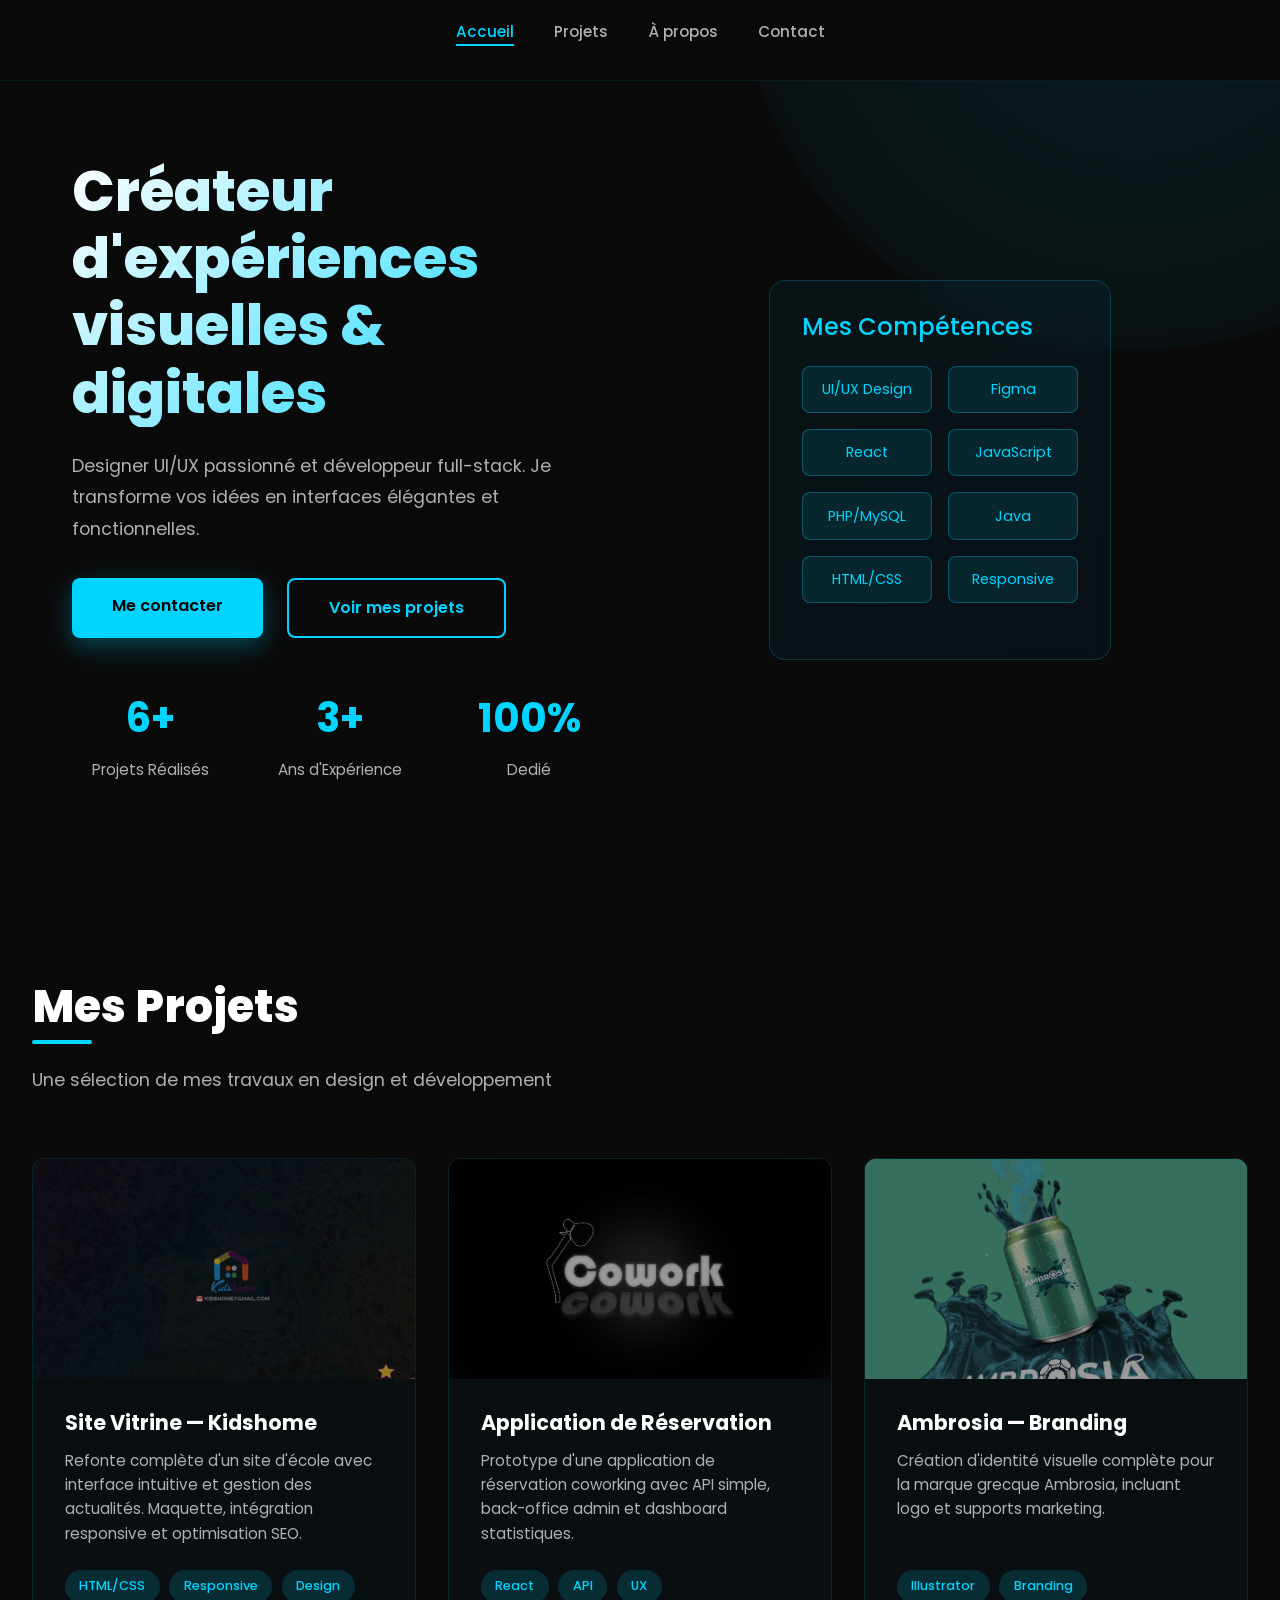
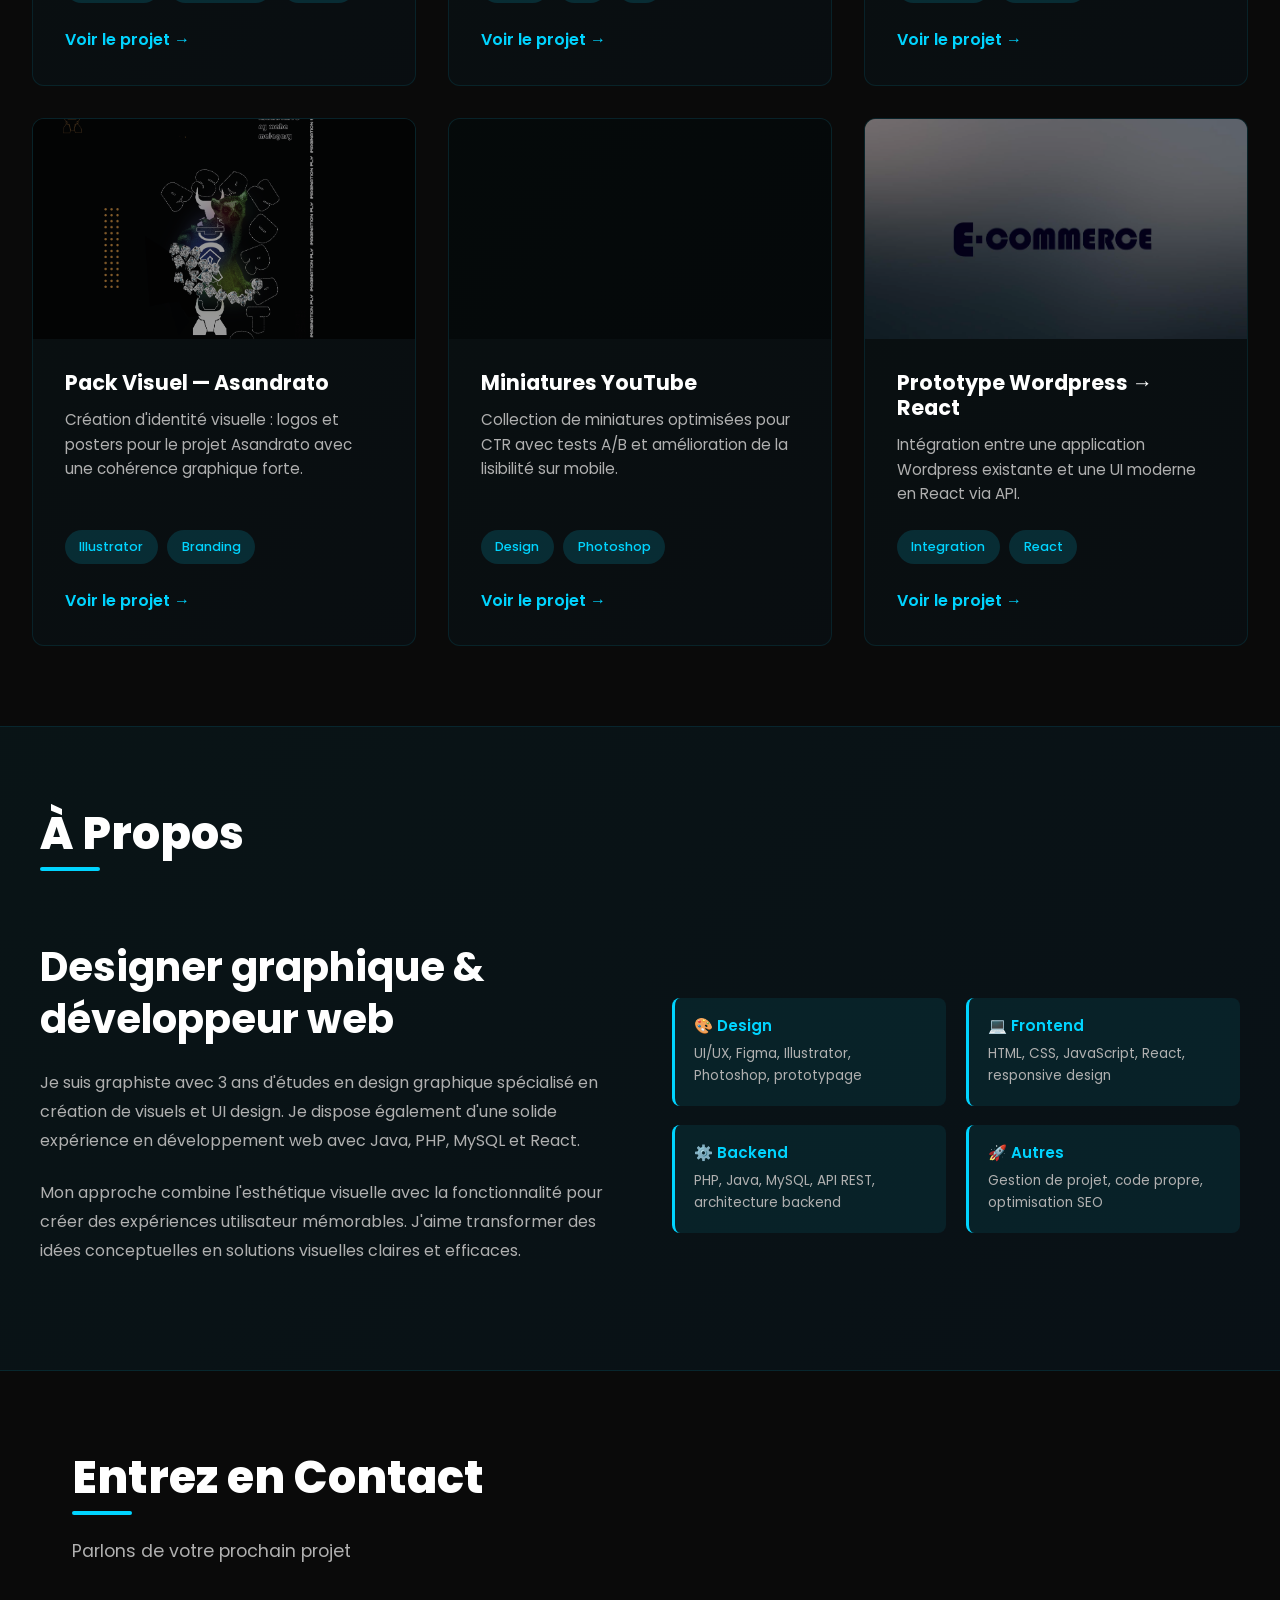
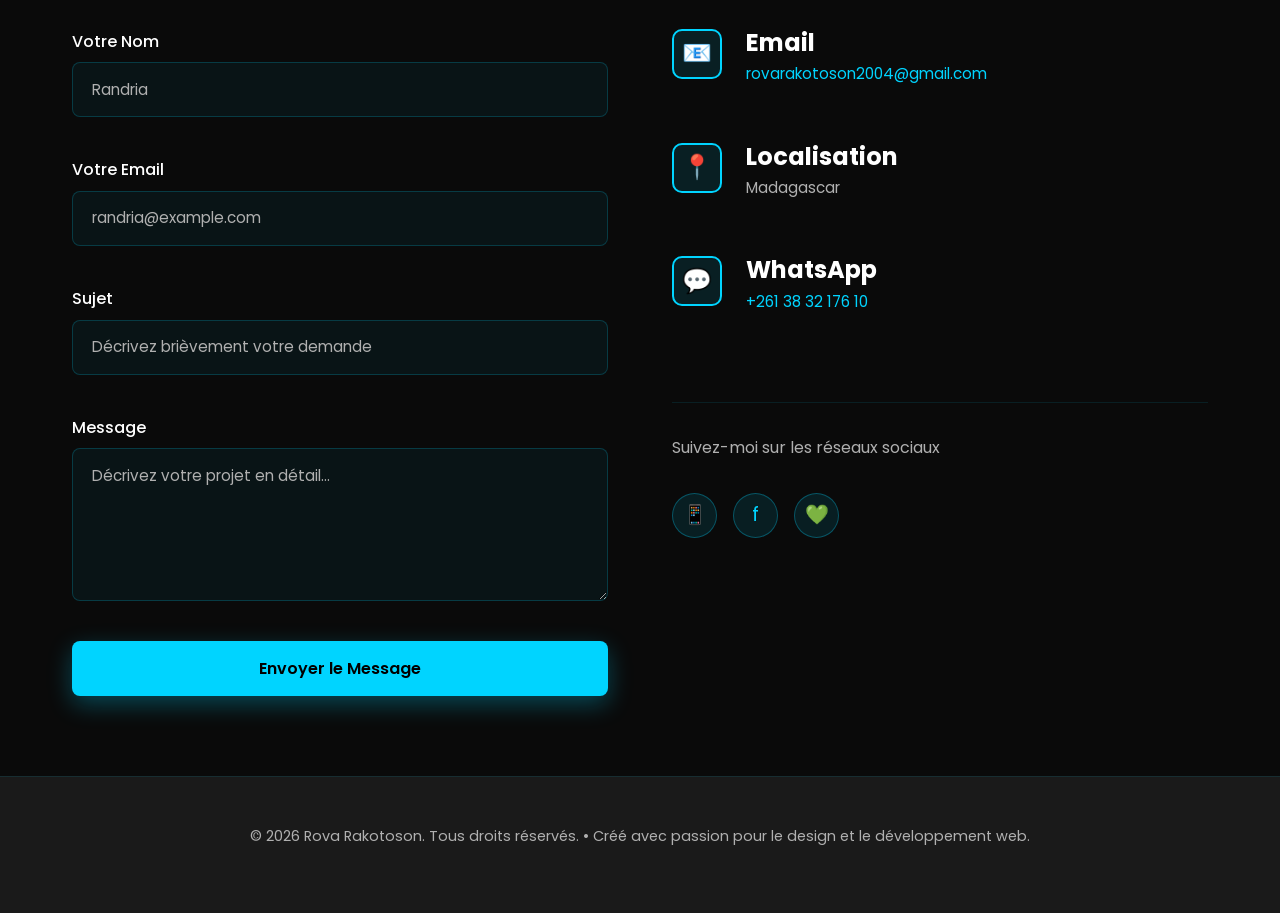
==== commit 9aba567b: "maj" ====
--- a/index.html
+++ b/index.html
@@ -889,8 +889,8 @@
                     <div class="contact-icon">💬</div>
                     <div class="contact-details">
                         <h4>WhatsApp</h4>
-                        <p><a href="https://wa.me/261383217610"
-                                style="color: var(--accent); text-decoration: none;">+261 34 55 67 558</a></p>
+                        <p><a href="https://wa.me/+261383217610"
+                                style="color: var(--accent); text-decoration: none;">+261 38 32 176 10</a></p>
                     </div>
                 </div>
 
@@ -901,7 +901,7 @@
                             title="Instagram">📱</a>
                         <a href="https://facebook.com/rova.rakotoson.98" target="_blank" class="social-link"
                             title="Facebook">f</a>
-                        <a href="https://wa.me/261383217610" target="_blank" class="social-link" title="WhatsApp">💚</a>
+                        <a href="https://wa.me/+261383217610" target="_blank" class="social-link" title="WhatsApp">💚</a>
                     </div>
                 </div>
             </div>
